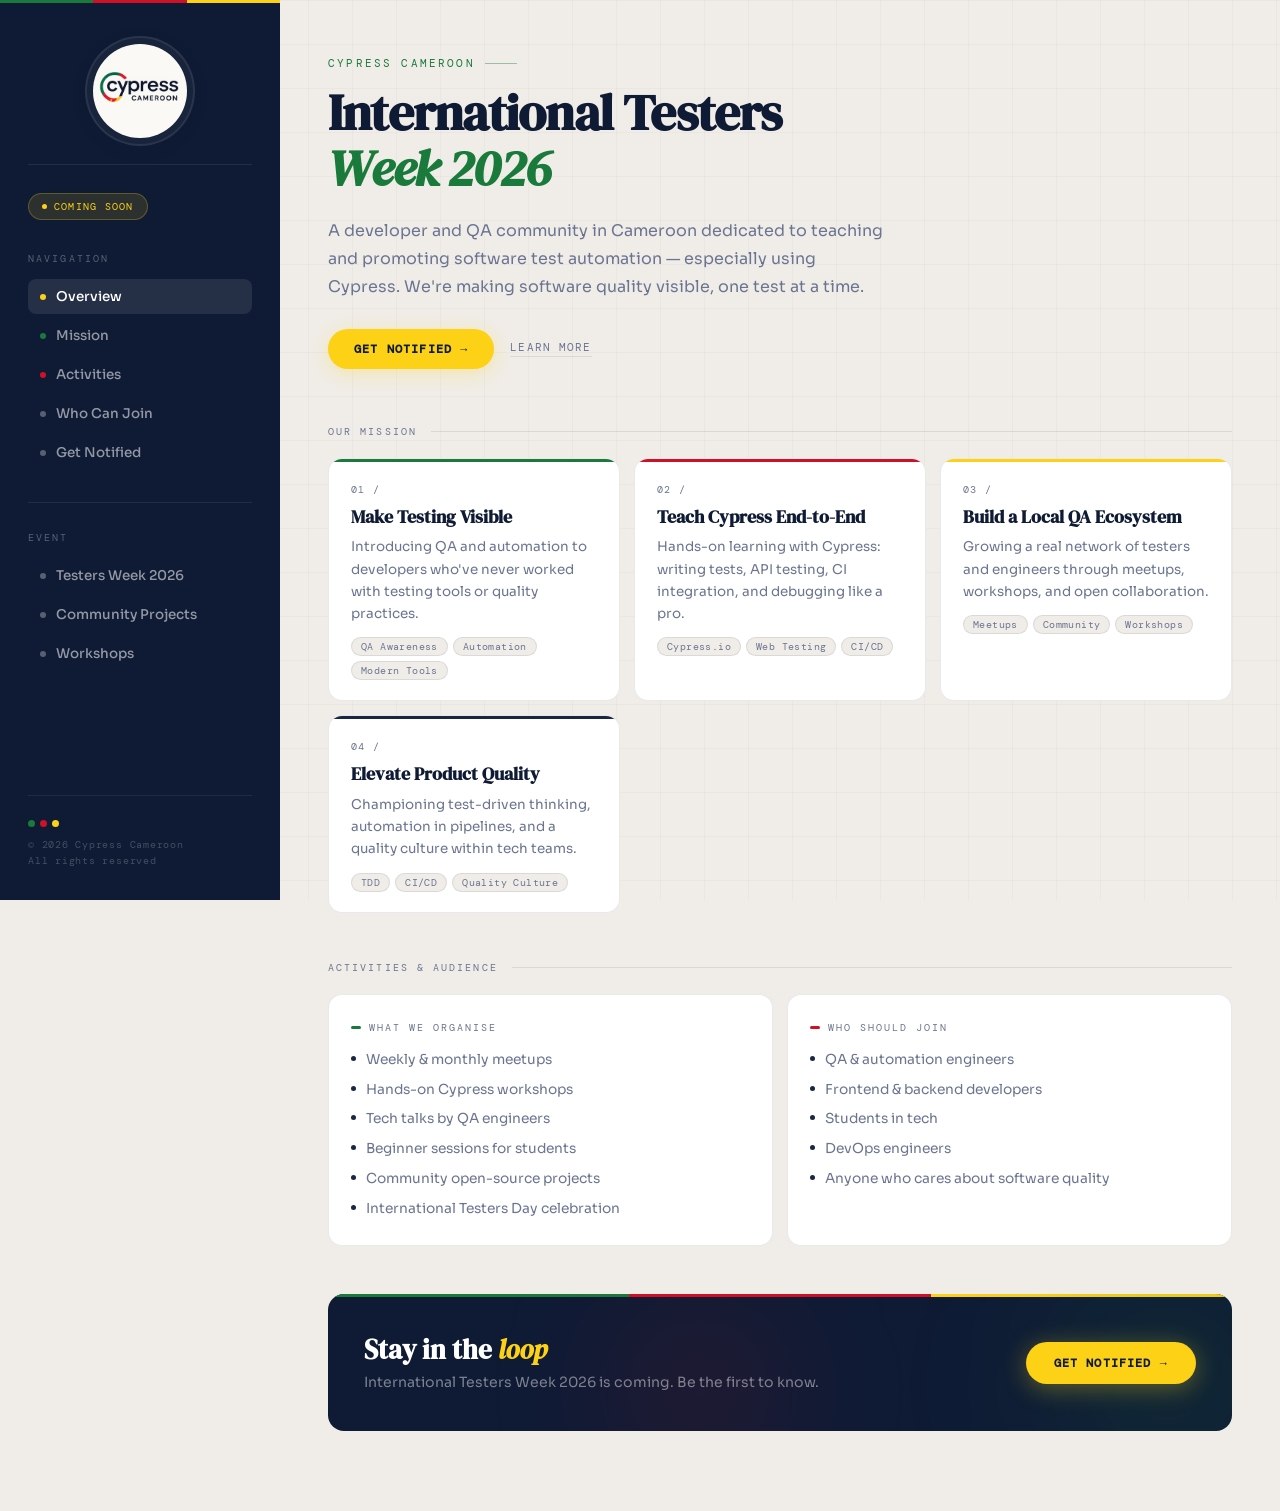
==== index.html @ 9433f2a0 "feat: Add initial HTML structure and reusable components for International Testers Week 2026 - Creat" ====
<!DOCTYPE html>
<html lang="en">
<head>
  <meta charset="UTF-8" />
  <meta name="viewport" content="width=device-width, initial-scale=1.0" />
  <title>International Testers Week 2026 — Cypress Cameroon</title>
  <link rel="preconnect" href="https://fonts.googleapis.com">
  <link href="https://fonts.googleapis.com/css2?family=DM+Serif+Display:ital@0;1&family=DM+Mono:wght@400;500&family=Sora:wght@300;400;500;600&display=swap" rel="stylesheet">
  <link rel="stylesheet" href="./assets/styles.css">
</head>
<body>
  <div class="shell">

    <!-- SIDEBAR (reusable partial) -->
    <div data-include="partials/sidebar.html"></div>

    <!-- MAIN -->
    <main class="main">

      <!-- HERO (reusable partial) -->
      <div data-include="partials/hero.html"></div>

      <!-- MISSION -->
      <div class="section-head" id="mission">
        <span class="section-title">Our Mission</span>
      </div>

      <div class="grid">
        <div class="card">
          <span class="card-num">01 /</span>
          <h3>Make Testing Visible</h3>
          <p>Introducing QA and automation to developers who've never worked with testing tools or quality practices.</p>
          <div class="tags">
            <span class="tag">QA Awareness</span>
            <span class="tag">Automation</span>
            <span class="tag">Modern Tools</span>
          </div>
        </div>
        <div class="card">
          <span class="card-num">02 /</span>
          <h3>Teach Cypress End-to-End</h3>
          <p>Hands-on learning with Cypress: writing tests, API testing, CI integration, and debugging like a pro.</p>
          <div class="tags">
            <span class="tag">Cypress.io</span>
            <span class="tag">Web Testing</span>
            <span class="tag">CI/CD</span>
          </div>
        </div>
        <div class="card">
          <span class="card-num">03 /</span>
          <h3>Build a Local QA Ecosystem</h3>
          <p>Growing a real network of testers and engineers through meetups, workshops, and open collaboration.</p>
          <div class="tags">
            <span class="tag">Meetups</span>
            <span class="tag">Community</span>
            <span class="tag">Workshops</span>
          </div>
        </div>
        <div class="card">
          <span class="card-num">04 /</span>
          <h3>Elevate Product Quality</h3>
          <p>Championing test-driven thinking, automation in pipelines, and a quality culture within tech teams.</p>
          <div class="tags">
            <span class="tag">TDD</span>
            <span class="tag">CI/CD</span>
            <span class="tag">Quality Culture</span>
          </div>
        </div>
      </div>

      <!-- ACTIVITIES + JOIN -->
      <div class="section-head" id="activities">
        <span class="section-title">Activities &amp; Audience</span>
      </div>

      <div class="two-col" id="join">
        <div class="panel">
          <div class="panel-title">What We Organise</div>
          <ul>
            <li>Weekly &amp; monthly meetups</li>
            <li>Hands-on Cypress workshops</li>
            <li>Tech talks by QA engineers</li>
            <li>Beginner sessions for students</li>
            <li>Community open-source projects</li>
            <li>International Testers Day celebration</li>
          </ul>
        </div>
        <div class="panel">
          <div class="panel-title">Who Should Join</div>
          <ul>
            <li>QA &amp; automation engineers</li>
            <li>Frontend &amp; backend developers</li>
            <li>Students in tech</li>
            <li>DevOps engineers</li>
            <li>Anyone who cares about software quality</li>
          </ul>
        </div>
      </div>

      <!-- CTA (reusable partial) -->
      <div data-include="partials/cta.html"></div>

    </main>
  </div>

  <script src="./assets/include.js"></script>
</body>
</html>
---- assets/styles.css ----
/* Extracted styles from index.html */
:root {
  --bg: #f0ede8;
  --surface: #ffffff;
  --sidebar-bg: #0f1b35;
  --navy: #1a2744;
  --navy-deep: #0f1b35;
  --green: #1a7a3c;
  --red: #ce1126;
  --yellow: #fcd116;
  --text: #1a2744;
  --muted: #6b7591;
  --border: rgba(26,39,68,0.1);
  --serif: 'DM Serif Display', Georgia, serif;
  --mono: 'DM Mono', 'Courier New', monospace;
  --sans: 'Sora', system-ui, sans-serif;
  --sidebar-w: 280px;
}

*, *::before, *::after { box-sizing: border-box; margin: 0; padding: 0; }
html, body { height: 100%; }

body {
  background: var(--bg);
  color: var(--text);
  font-family: var(--sans);
  min-height: 100vh;
  overflow-x: hidden;
}

/* ── LAYOUT SHELL ── */
.shell { display: flex; min-height: 100vh; }

/* SIDEBAR */
.sidebar {
  width: var(--sidebar-w);
  flex-shrink: 0;
  background: var(--sidebar-bg);
  position: fixed;
  top: 0; left: 0; bottom: 0;
  display: flex;
  flex-direction: column;
  padding: 36px 28px 32px;
  z-index: 10;
  overflow-y: auto;
}

.sidebar::before {
  content: '';
  position: absolute;
  top: 0; left: 0; right: 0;
  height: 3px;
  background: linear-gradient(90deg, var(--green) 33.33%, var(--red) 33.33% 66.66%, var(--yellow) 66.66%);
}

.sidebar-logo {
  width: 110px;
  height: 110px;
  border-radius: 50%;
  margin: 0 auto 18px;
  display: block;
  background: rgba(255,255,255,0.04);
  padding: 6px;
  object-fit: cover;
  transition: transform 0.18s ease, box-shadow 0.18s ease;
  border: 2px solid rgba(255,255,255,0.08);
  box-shadow: 0 4px 18px rgba(2,6,23,0.06);
}

.sidebar-divider { height: 1px; background: rgba(255,255,255,0.08); margin: 0 0 28px; }
.sidebar-label { font-family: var(--mono); font-size: 0.6rem; letter-spacing: 0.22em; text-transform: uppercase; color: rgba(255,255,255,0.3); margin-bottom: 14px; display: block; }

.sidebar nav { display: flex; flex-direction: column; gap: 4px; margin-bottom: 32px; }
.nav-link { display: flex; align-items: center; gap: 10px; padding: 9px 12px; border-radius: 8px; font-size: 0.84rem; font-weight: 500; color: rgba(255,255,255,0.55); text-decoration: none; transition: background 0.2s, color 0.2s; cursor: default; }
.nav-link:hover { background: rgba(255,255,255,0.06); color: rgba(255,255,255,0.85); }
.nav-link.active { background: rgba(255,255,255,0.09); color: #ffffff; }
.nav-link .dot { width: 6px; height: 6px; border-radius: 50%; flex-shrink: 0; }

.sidebar-badge { display: inline-flex; align-items: center; gap: 7px; background: rgba(252,209,22,0.12); border: 1px solid rgba(252,209,22,0.25); color: var(--yellow); font-family: var(--mono); font-size: 0.65rem; padding: 6px 13px; border-radius: 999px; letter-spacing: 0.12em; text-transform: uppercase; margin-bottom: 32px; width: fit-content; animation: glow 3s ease-in-out infinite; }
.badge-dot { width:5px;height:5px;background:var(--yellow);border-radius:50%;animation:blink 1.6s ease-in-out infinite; }
@keyframes blink { 0%,100%{opacity:1} 50%{opacity:0.15} }
@keyframes glow { 0%,100%{box-shadow:0 0 0 0 rgba(252,209,22,0)} 50%{box-shadow:0 0 18px 2px rgba(252,209,22,0.15)} }

.sidebar-footer { margin-top: auto; padding-top: 24px; border-top: 1px solid rgba(255,255,255,0.07); }
.sidebar-footer p { font-family: var(--mono); font-size: 0.6rem; color: rgba(255,255,255,0.22); letter-spacing: 0.08em; line-height: 1.6; }

.flag-dots { display: flex; gap: 5px; margin-bottom: 10px; }
.flag-dot { width:7px;height:7px;border-radius:50%; }

/* MAIN CONTENT */
.main { margin-left: var(--sidebar-w); flex: 1; padding: 56px 48px 80px; max-width: calc(100% - var(--sidebar-w)); position: relative; }
.main::before { content: ''; position: fixed; inset: 0; background-image: linear-gradient(rgba(26,39,68,0.028) 1px, transparent 1px), linear-gradient(90deg, rgba(26,39,68,0.028) 1px, transparent 1px); background-size: 44px 44px; pointer-events: none; z-index: 0; }
.main > * { position: relative; z-index: 1; }

/* HERO */
.hero { margin-bottom: 56px; animation: fadeUp 0.6s ease both; }
.eyebrow { font-family: var(--mono); font-size: 0.68rem; letter-spacing: 0.2em; text-transform: uppercase; color: var(--green); margin-bottom: 14px; display: flex; align-items: center; gap: 10px; }
.eyebrow::after { content:'';display:inline-block;width:32px;height:1px;background:var(--green);opacity:0.4; }

h1 { font-family: var(--serif); font-size: clamp(2rem, 4.5vw, 3.2rem); line-height: 1.1; letter-spacing: -0.015em; color: var(--navy-deep); margin-bottom: 20px; }
h1 em { font-style: italic; color: var(--green); }

.hero-lead { max-width: 560px; color: var(--muted); font-size: 1rem; line-height: 1.75; margin-bottom: 28px; }
.hero-actions { display: flex; align-items: center; gap: 16px; flex-wrap: wrap; }

.btn-primary { display: inline-flex; align-items: center; gap: 8px; font-family: var(--mono); font-size: 0.73rem; letter-spacing: 0.1em; text-transform: uppercase; color: var(--navy-deep); background: var(--yellow); padding: 12px 26px; border-radius: 999px; text-decoration: none; font-weight: 600; transition: background 0.2s, box-shadow 0.2s, transform 0.15s; box-shadow: 0 4px 20px rgba(252,209,22,0.3); }
.btn-primary:hover { background:#ffe040;box-shadow:0 6px 32px rgba(252,209,22,0.45);transform:translateY(-2px); }

.btn-ghost { font-family: var(--mono); font-size: 0.7rem; letter-spacing: 0.1em; text-transform: uppercase; color: var(--muted); text-decoration: none; border-bottom: 1px solid var(--border); padding-bottom: 2px; transition: color 0.2s, border-color 0.2s; }
.btn-ghost:hover { color: var(--navy); border-color: var(--navy); }

/* SECTION TITLE */
.section-head { display: flex; align-items: center; gap: 14px; margin-bottom: 20px; animation: fadeUp 0.6s 0.1s ease both; }
.section-head::after { content:'';flex:1;height:1px;background:var(--border); }
.section-title { font-family: var(--mono); font-size: 0.65rem; letter-spacing: 0.2em; text-transform: uppercase; color: var(--muted); white-space: nowrap; }

/* CARDS */
.grid { display: grid; grid-template-columns: repeat(auto-fit, minmax(230px, 1fr)); gap: 14px; margin-bottom: 48px; animation: fadeUp 0.6s 0.15s ease both; }
.card { background: var(--surface); border: 1px solid var(--border); border-radius: 14px; padding: 24px 22px 20px; position: relative; overflow: hidden; transition: border-color 0.25s, box-shadow 0.25s, transform 0.25s; }
.card::after { content: ''; position: absolute; top: 0; left: 0; right: 0; height: 3px; }
.card:nth-child(1)::after { background: var(--green); }
.card:nth-child(2)::after { background: var(--red); }
.card:nth-child(3)::after { background: var(--yellow); }
.card:nth-child(4)::after { background: var(--navy); }
.card:hover { border-color:rgba(26,39,68,0.18);box-shadow:0 8px 28px rgba(26,39,68,0.08);transform:translateY(-3px); }

.card-num { font-family:var(--mono);font-size:0.6rem;letter-spacing:0.15em;color:var(--muted);margin-bottom:10px;display:block; }
.card h3 { font-family:var(--serif);font-size:1.1rem;color:var(--navy-deep);margin-bottom:8px;line-height:1.3; }
.card p { font-size:0.84rem;color:var(--muted);line-height:1.65; }

.tags { display:flex;flex-wrap:wrap;gap:5px;margin-top:12px; }
.tag { font-family:var(--mono);font-size:0.62rem;padding:2px 9px;background:var(--bg);border:1px solid var(--border);border-radius:999px;color:var(--muted);letter-spacing:0.04em; }

/* TWO COL */
.two-col { display: grid; grid-template-columns: 1fr 1fr; gap: 14px; margin-bottom: 48px; animation: fadeUp 0.6s 0.2s ease both; }
.panel { background:var(--surface);border:1px solid var(--border);border-radius:14px;padding:26px 22px; }
.panel-title { font-family: var(--mono); font-size: 0.63rem; letter-spacing: 0.2em; text-transform: uppercase; color: var(--muted); margin-bottom: 16px; display: flex; align-items: center; gap: 8px; }
.panel-title::before { content:'';display:inline-block;width:10px;height:3px;border-radius:2px; }
.panel:nth-child(1) .panel-title::before { background: var(--green); }
.panel:nth-child(2) .panel-title::before { background: var(--red); }
.panel ul { list-style:none;display:flex;flex-direction:column;gap:10px; }
.panel li { font-size:0.86rem;color:var(--muted);display:flex;align-items:flex-start;gap:10px;line-height:1.45; }
.panel li::before { content:'';display:inline-block;width:5px;height:5px;background:var(--navy);border-radius:50%;flex-shrink:0;margin-top:6px; }

/* CTA BANNER */
.cta-strip { background: var(--navy-deep); border-radius: 16px; padding: 40px 36px; display: flex; align-items: center; justify-content: space-between; gap: 28px; position: relative; overflow: hidden; animation: fadeUp 0.6s 0.25s ease both; }
.cta-strip::before { content: ''; position: absolute; top: 0; left: 0; right: 0; height: 3px; background: linear-gradient(90deg, var(--green) 33.33%, var(--red) 33.33% 66.66%, var(--yellow) 66.66%); }
.cta-glow { position: absolute; bottom: -80px; right: -60px; width: 250px; height: 250px; background: rgba(26,122,60,0.14); border-radius: 50%; filter: blur(70px); pointer-events: none; }
.cta-glow-2 { position: absolute; bottom: -60px; left: 30%; width: 200px; height: 200px; background: rgba(206,17,38,0.09); border-radius: 50%; filter: blur(60px); pointer-events: none; }
.cta-text { position: relative; z-index: 1; }
.cta-text h2 { font-family:var(--serif);font-size:1.7rem;color:#ffffff;margin-bottom:6px;line-height:1.2; }
.cta-text h2 em { font-style:italic;color:var(--yellow); }
.cta-text p { color:rgba(255,255,255,0.45);font-size:0.88rem; }
.cta-action { position: relative; z-index: 1; flex-shrink: 0; }
.cta-btn { display: inline-flex; align-items: center; gap: 8px; font-family: var(--mono); font-size: 0.73rem; letter-spacing: 0.1em; text-transform: uppercase; color: var(--navy-deep); background: var(--yellow); padding: 13px 28px; border-radius: 999px; text-decoration: none; font-weight: 600; white-space: nowrap; transition: background 0.2s, box-shadow 0.2s, transform 0.15s; box-shadow: 0 4px 24px rgba(252,209,22,0.35); }
.cta-btn:hover { background:#ffe040;box-shadow:0 6px 36px rgba(252,209,22,0.5);transform:translateY(-2px); }

@keyframes fadeUp { from{opacity:0;transform:translateY(16px)} to{opacity:1;transform:translateY(0)} }

/* RESPONSIVE */
@media(max-width:768px){ :root { --sidebar-w: 0px; } .sidebar { display: none; } .main { margin-left: 0; max-width: 100%; padding: 36px 20px 60px; } .two-col { grid-template-columns: 1fr; } .cta-strip { flex-direction: column; text-align: center; padding: 32px 24px; } h1 { font-size: 2rem; } }
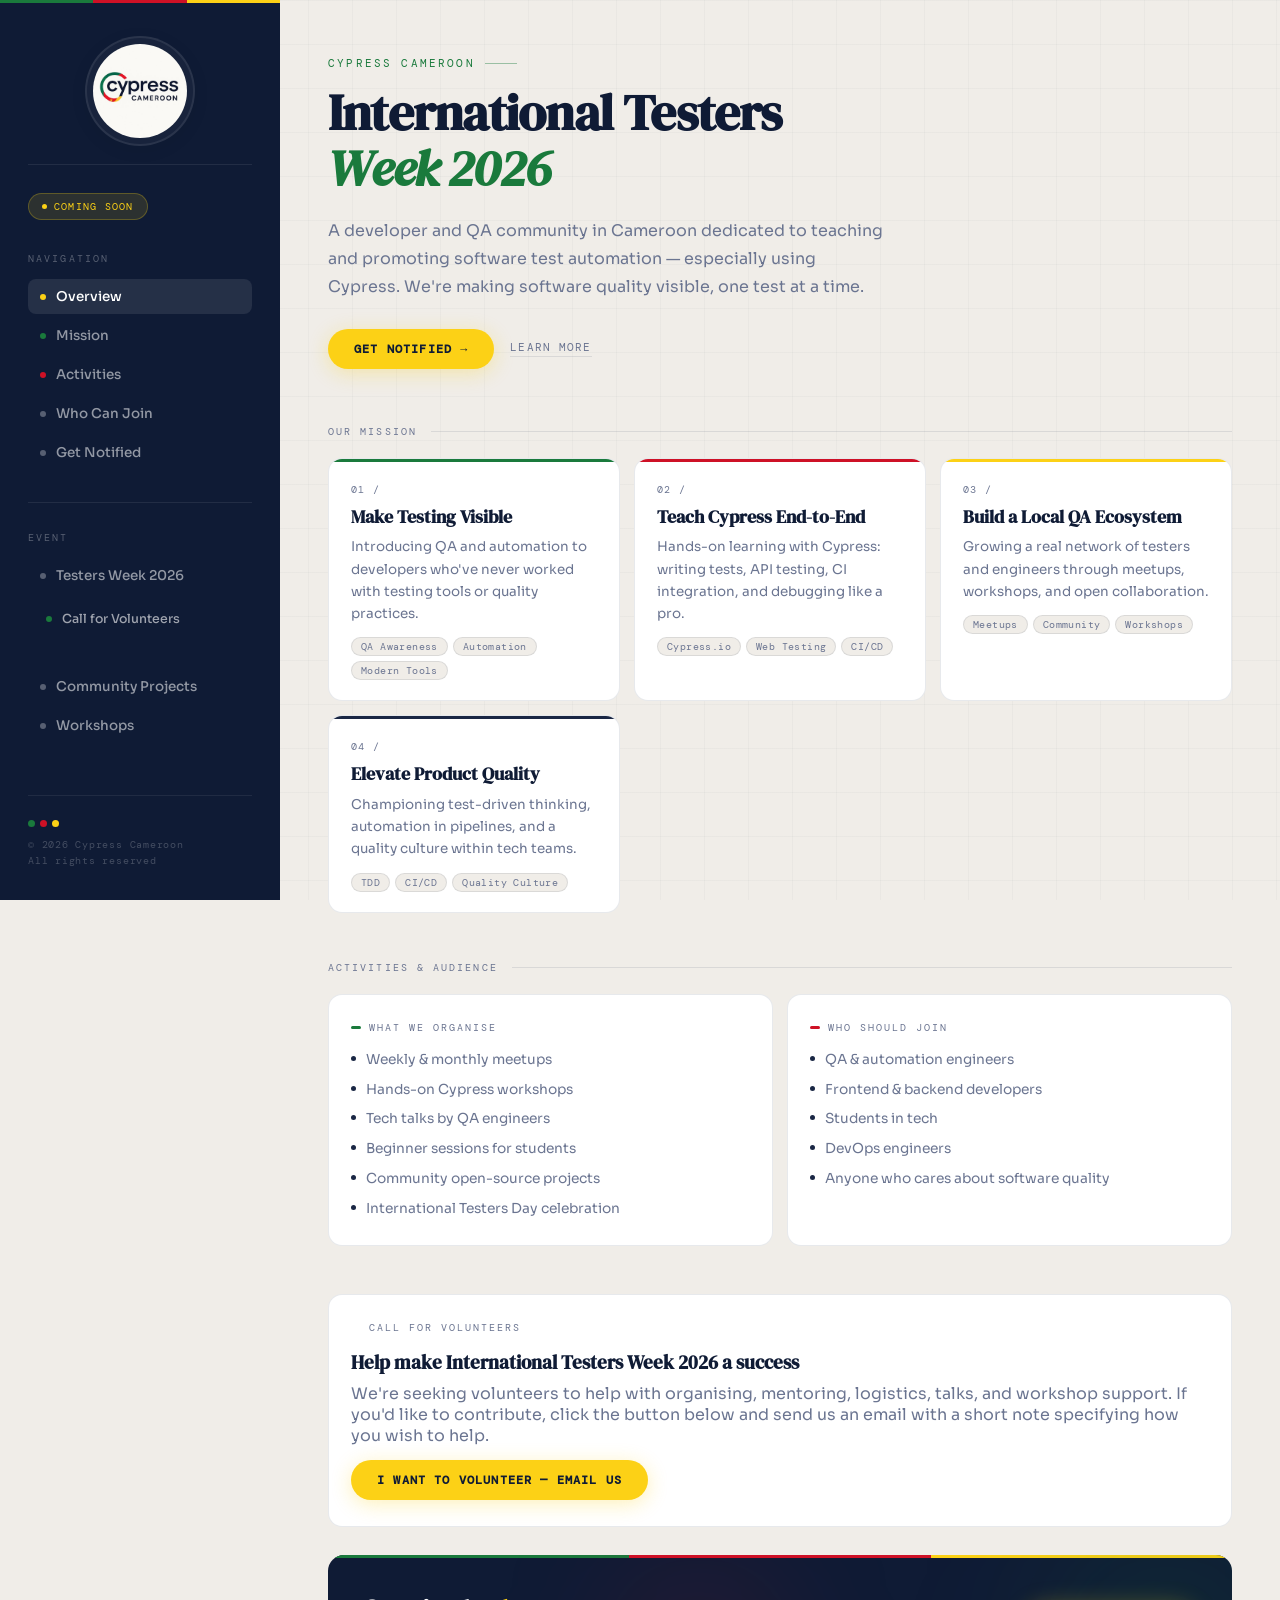
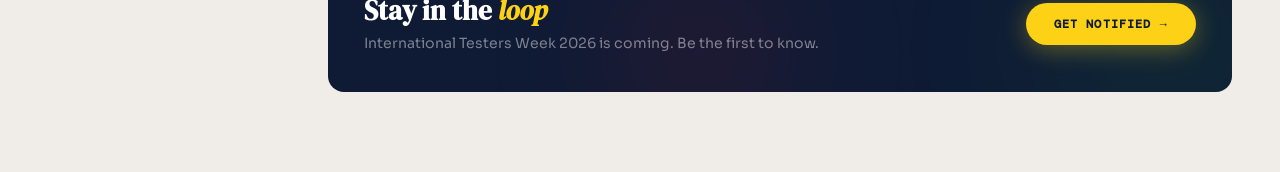
==== commit 5f9f10b4: "Add volunteer call section and submenu in sidebar navigation" ====
--- a/index.html
+++ b/index.html
@@ -97,6 +97,16 @@
         </div>
       </div>
 
+      <!-- CALL FOR VOLUNTEERS -->
+      <section id="call-volunteers" class="panel" style="margin-bottom:28px;">
+        <div class="panel-title">Call For Volunteers</div>
+        <h3 style="font-family:var(--serif);margin-top:6px;color:var(--navy-deep);">Help make International Testers Week 2026 a success</h3>
+        <p style="color:var(--muted);margin-top:8px;">We're seeking volunteers to help with organising, mentoring, logistics, talks, and workshop support. If you'd like to contribute, click the button below and send us an email with a short note specifying how you wish to help.</p>
+        <div style="margin-top:14px;">
+          <a href="mailto:cy.cameroon@gmail.com?subject=Volunteer%20-%20International%20Testers%20Week%202026&body=Please%20specify%20how%20you%20wish%20to%20help%3A%0A-%20Role%20(organizer%2C%20speaker%2C%20mentor%2C%20logistics)%3A%0A-%20Availability%20(dates)%3A%0A-%20Notes%3A" class="btn-primary">I want to volunteer — Email us</a>
+        </div>
+      </section>
+
       <!-- CTA (reusable partial) -->
       <div data-include="partials/cta.html"></div>
 
--- a/assets/styles.css
+++ b/assets/styles.css
@@ -75,6 +75,12 @@
 .nav-link:hover { background: rgba(255,255,255,0.06); color: rgba(255,255,255,0.85); }
 .nav-link.active { background: rgba(255,255,255,0.09); color: #ffffff; }
 .nav-link .dot { width: 6px; height: 6px; border-radius: 50%; flex-shrink: 0; }
+
+/* Submenu inside sidebar */
+.nav-group { display: flex; flex-direction: column; gap: 6px; }
+.nav-sub { display: flex; flex-direction: column; margin-left: 8px; margin-top: 6px; }
+.nav-sub-link { font-size: 0.78rem; padding: 6px 10px; color: rgba(255,255,255,0.6); }
+.nav-sub-link:hover { background: rgba(255,255,255,0.04); color: rgba(255,255,255,0.95); }
 
 .sidebar-badge { display: inline-flex; align-items: center; gap: 7px; background: rgba(252,209,22,0.12); border: 1px solid rgba(252,209,22,0.25); color: var(--yellow); font-family: var(--mono); font-size: 0.65rem; padding: 6px 13px; border-radius: 999px; letter-spacing: 0.12em; text-transform: uppercase; margin-bottom: 32px; width: fit-content; animation: glow 3s ease-in-out infinite; }
 .badge-dot { width:5px;height:5px;background:var(--yellow);border-radius:50%;animation:blink 1.6s ease-in-out infinite; }
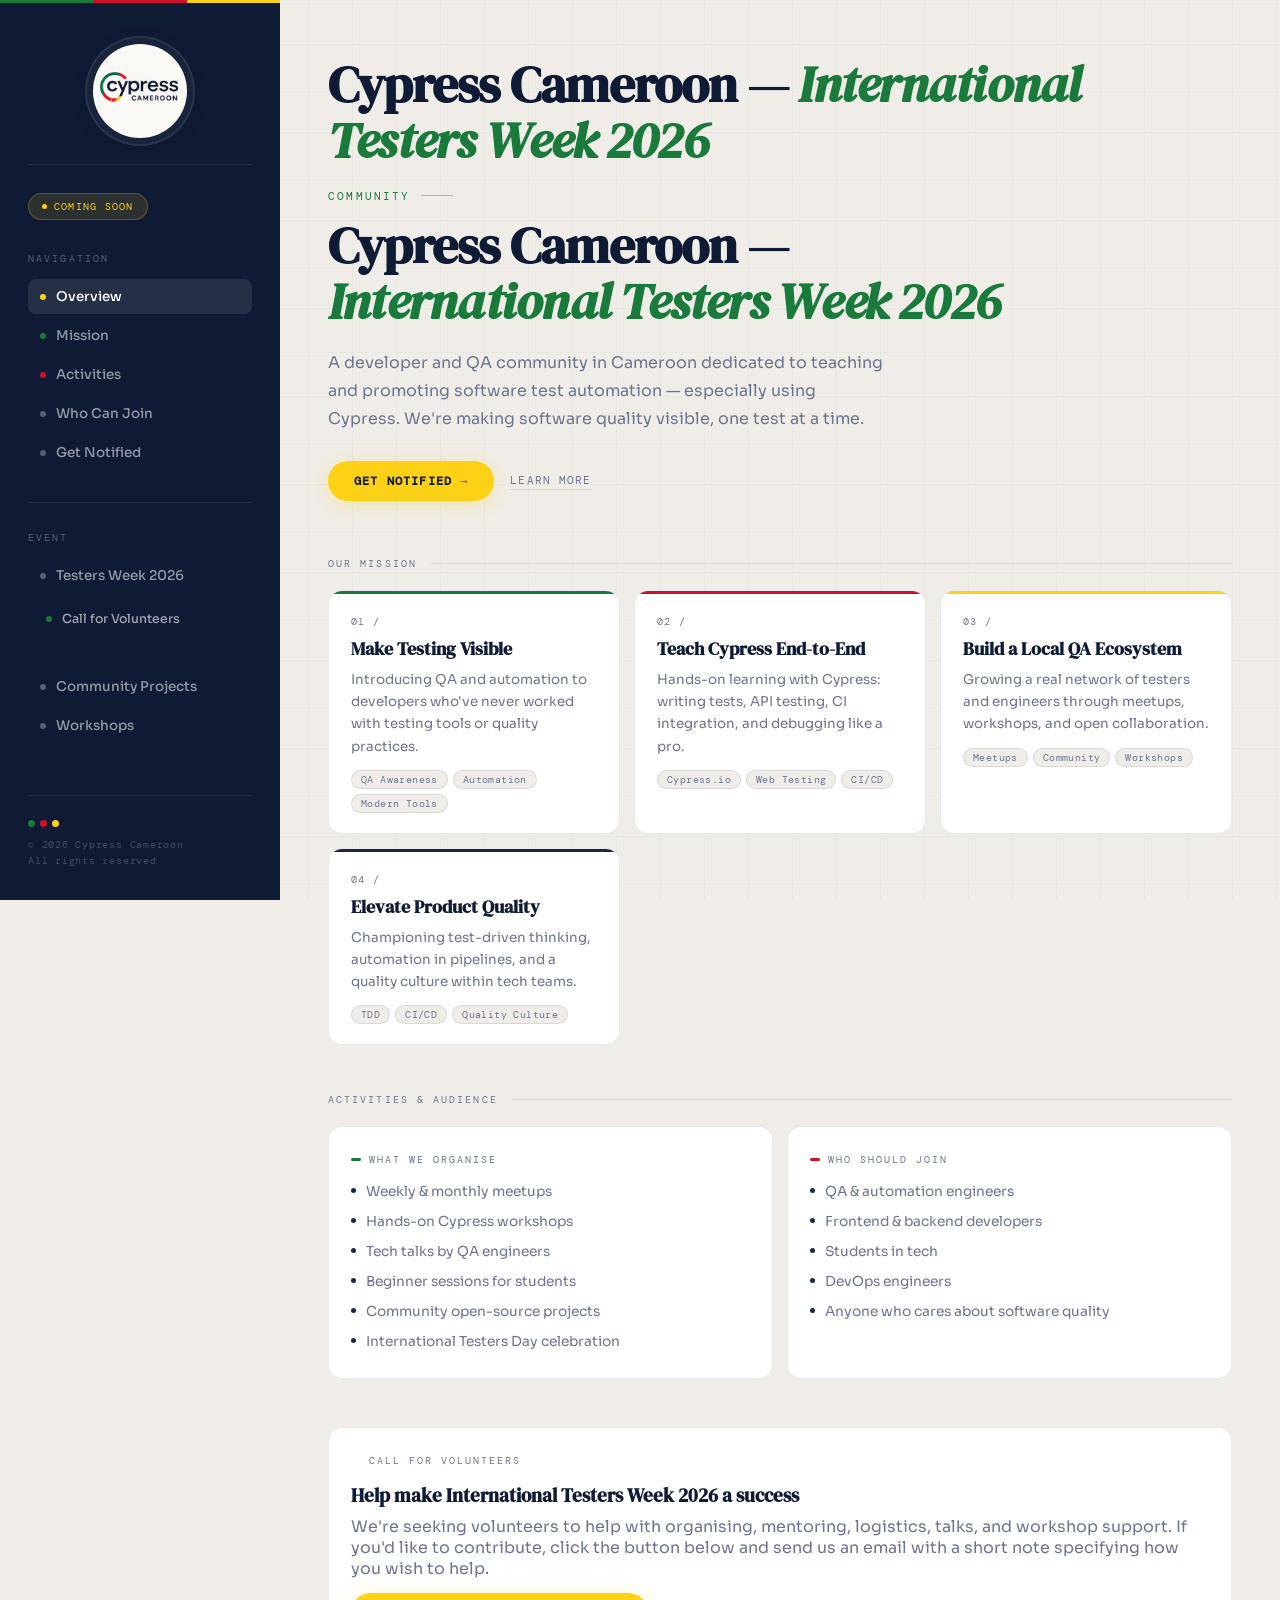
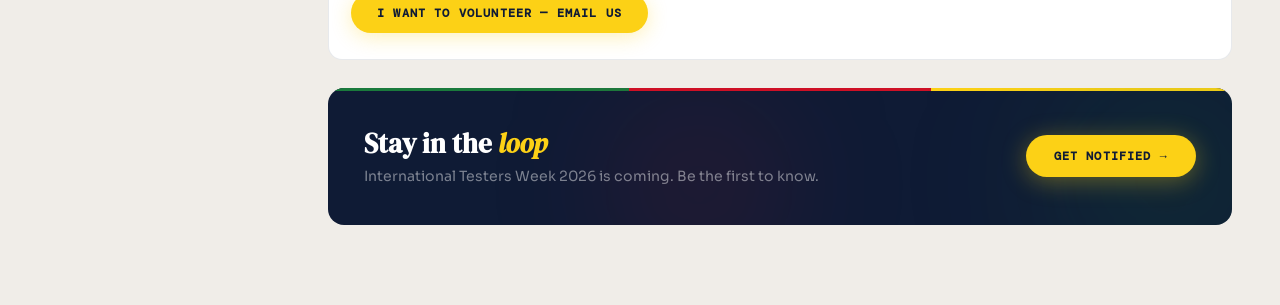
==== commit 5aab6134: "SEO: add server-served H1 'Cypress Cameroon'" ====
--- a/index.html
+++ b/index.html
@@ -7,6 +7,42 @@
   <link rel="preconnect" href="https://fonts.googleapis.com">
   <link href="https://fonts.googleapis.com/css2?family=DM+Serif+Display:ital@0;1&family=DM+Mono:wght@400;500&family=Sora:wght@300;400;500;600&display=swap" rel="stylesheet">
   <link rel="stylesheet" href="./assets/styles.css">
+  <!-- SEO meta -->
+  <meta name="description" content="Cypress Cameroon — a developer and QA community in Cameroon teaching and promoting test automation with Cypress. Join meetups, workshops, and community projects for International Testers Week 2026." />
+  <meta name="keywords" content="Cypress Cameroon, Testers Week 2026, QA, Test Automation, Cypress, Workshops, Meetups, Software Testing Cameroon" />
+  <link rel="canonical" href="https://cypresscameroon.js.org/" />
+
+  <!-- Google Search Console verification (alternate to DNS TXT) -->
+  <meta name="google-site-verification" content="DJ4gVrxsj_s6Cv7XEpJXVdb3g57MJnhzCo_6gRFwP7A" />
+
+  <!-- Open Graph / Social -->
+  <meta property="og:type" content="website" />
+  <meta property="og:title" content="Cypress Cameroon — International Testers Week 2026" />
+  <meta property="og:description" content="Cypress Cameroon — a developer and QA community in Cameroon teaching and promoting test automation with Cypress. Join us for Testers Week 2026." />
+  <meta property="og:url" content="https://cypresscameroon.js.org/" />
+  <meta property="og:image" content="https://cypresscameroon.js.org/cypres-cameroon-logo.png" />
+
+  <!-- Twitter -->
+  <meta name="twitter:card" content="summary_large_image" />
+  <meta name="twitter:title" content="Cypress Cameroon — International Testers Week 2026" />
+  <meta name="twitter:description" content="A developer and QA community in Cameroon dedicated to teaching and promoting software test automation using Cypress." />
+  <meta name="twitter:image" content="https://cypresscameroon.js.org/cypres-cameroon-logo.png" />
+
+  <!-- JSON-LD Organization schema -->
+  <script type="application/ld+json">
+  {
+    "@context": "https://schema.org",
+    "@type": "Organization",
+    "name": "Cypress Cameroon",
+    "url": "https://cypresscameroon.js.org/",
+    "logo": "https://cypresscameroon.js.org/cypres-cameroon-logo.png",
+    "contactPoint": [{
+      "@type": "ContactPoint",
+      "email": "info@cypresscameroon.com",
+      "contactType": "information"
+    }]
+  }
+  </script>
 </head>
 <body>
   <div class="shell">
@@ -16,6 +52,9 @@
 
     <!-- MAIN -->
     <main class="main">
+
+      <!-- Server-served H1 to ensure crawlers see the brand -->
+      <h1>Cypress Cameroon — <em>International Testers Week 2026</em></h1>
 
       <!-- HERO (reusable partial) -->
       <div data-include="partials/hero.html"></div>
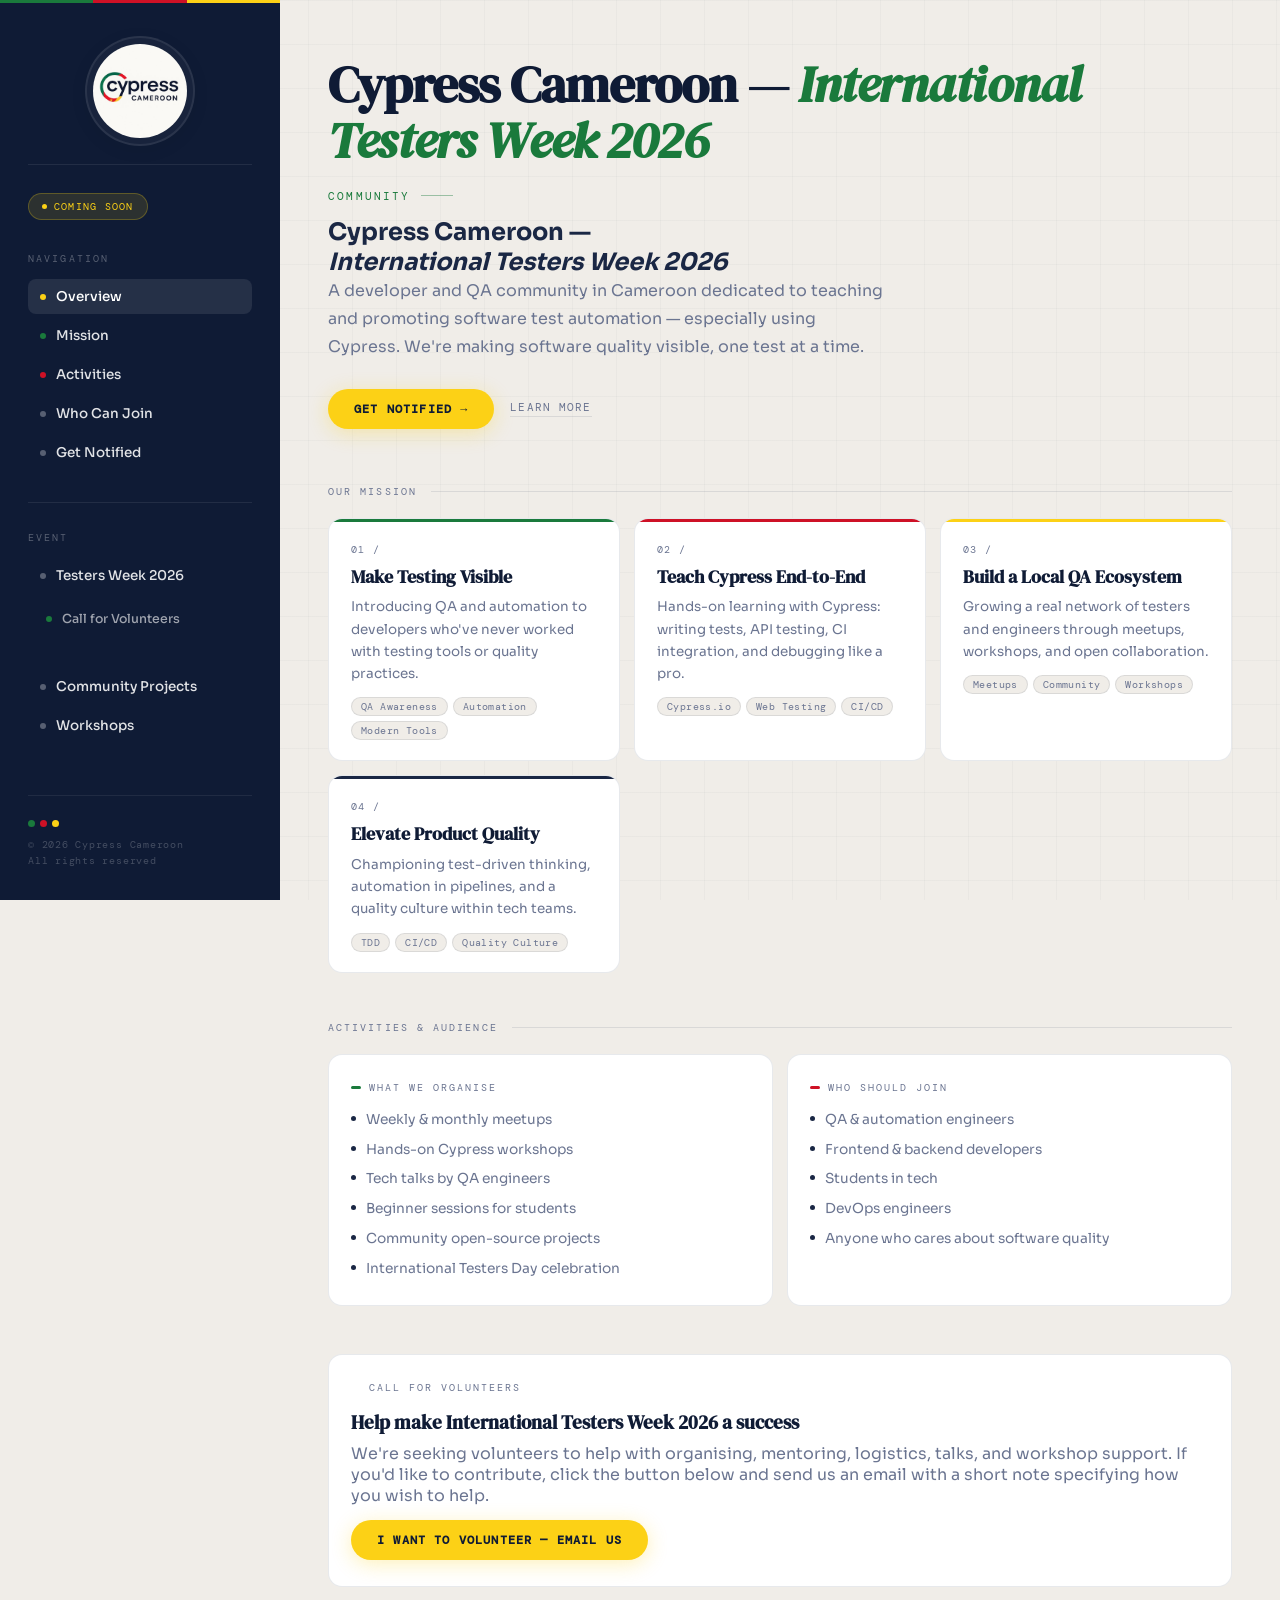
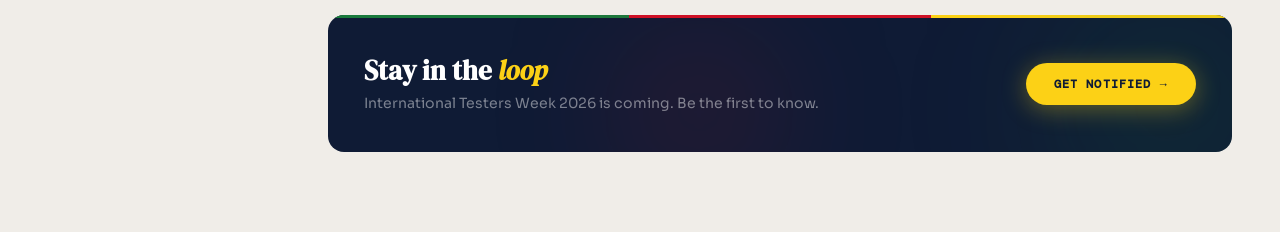
==== commit 7bcfe8d8: "SEO/UX: improve headings, preload CSS, add logo dimensions, increase sidebar contrast" ====
--- a/index.html
+++ b/index.html
@@ -6,7 +6,9 @@
   <title>International Testers Week 2026 — Cypress Cameroon</title>
   <link rel="preconnect" href="https://fonts.googleapis.com">
   <link href="https://fonts.googleapis.com/css2?family=DM+Serif+Display:ital@0;1&family=DM+Mono:wght@400;500&family=Sora:wght@300;400;500;600&display=swap" rel="stylesheet">
-  <link rel="stylesheet" href="./assets/styles.css">
+  <!-- Preload stylesheet to reduce render-blocking, with noscript fallback -->
+  <link rel="preload" href="./assets/styles.css" as="style" onload="this.rel='stylesheet'">
+  <noscript><link rel="stylesheet" href="./assets/styles.css"></noscript>
   <!-- SEO meta -->
   <meta name="description" content="Cypress Cameroon — a developer and QA community in Cameroon teaching and promoting test automation with Cypress. Join meetups, workshops, and community projects for International Testers Week 2026." />
   <meta name="keywords" content="Cypress Cameroon, Testers Week 2026, QA, Test Automation, Cypress, Workshops, Meetups, Software Testing Cameroon" />
--- a/assets/styles.css
+++ b/assets/styles.css
@@ -71,8 +71,8 @@
 .sidebar-label { font-family: var(--mono); font-size: 0.6rem; letter-spacing: 0.22em; text-transform: uppercase; color: rgba(255,255,255,0.3); margin-bottom: 14px; display: block; }
 
 .sidebar nav { display: flex; flex-direction: column; gap: 4px; margin-bottom: 32px; }
-.nav-link { display: flex; align-items: center; gap: 10px; padding: 9px 12px; border-radius: 8px; font-size: 0.84rem; font-weight: 500; color: rgba(255,255,255,0.55); text-decoration: none; transition: background 0.2s, color 0.2s; cursor: default; }
-.nav-link:hover { background: rgba(255,255,255,0.06); color: rgba(255,255,255,0.85); }
+.nav-link { display: flex; align-items: center; gap: 10px; padding: 9px 12px; border-radius: 8px; font-size: 0.84rem; font-weight: 500; color: rgba(255,255,255,0.88); text-decoration: none; transition: background 0.2s, color 0.2s; cursor: default; }
+.nav-link:hover { background: rgba(255,255,255,0.06); color: #ffffff; }
 .nav-link.active { background: rgba(255,255,255,0.09); color: #ffffff; }
 .nav-link .dot { width: 6px; height: 6px; border-radius: 50%; flex-shrink: 0; }
 
--- a/assets/styles.css
+++ b/assets/styles.css
@@ -71,8 +71,8 @@
 .sidebar-label { font-family: var(--mono); font-size: 0.6rem; letter-spacing: 0.22em; text-transform: uppercase; color: rgba(255,255,255,0.3); margin-bottom: 14px; display: block; }
 
 .sidebar nav { display: flex; flex-direction: column; gap: 4px; margin-bottom: 32px; }
-.nav-link { display: flex; align-items: center; gap: 10px; padding: 9px 12px; border-radius: 8px; font-size: 0.84rem; font-weight: 500; color: rgba(255,255,255,0.55); text-decoration: none; transition: background 0.2s, color 0.2s; cursor: default; }
-.nav-link:hover { background: rgba(255,255,255,0.06); color: rgba(255,255,255,0.85); }
+.nav-link { display: flex; align-items: center; gap: 10px; padding: 9px 12px; border-radius: 8px; font-size: 0.84rem; font-weight: 500; color: rgba(255,255,255,0.88); text-decoration: none; transition: background 0.2s, color 0.2s; cursor: default; }
+.nav-link:hover { background: rgba(255,255,255,0.06); color: #ffffff; }
 .nav-link.active { background: rgba(255,255,255,0.09); color: #ffffff; }
 .nav-link .dot { width: 6px; height: 6px; border-radius: 50%; flex-shrink: 0; }
 
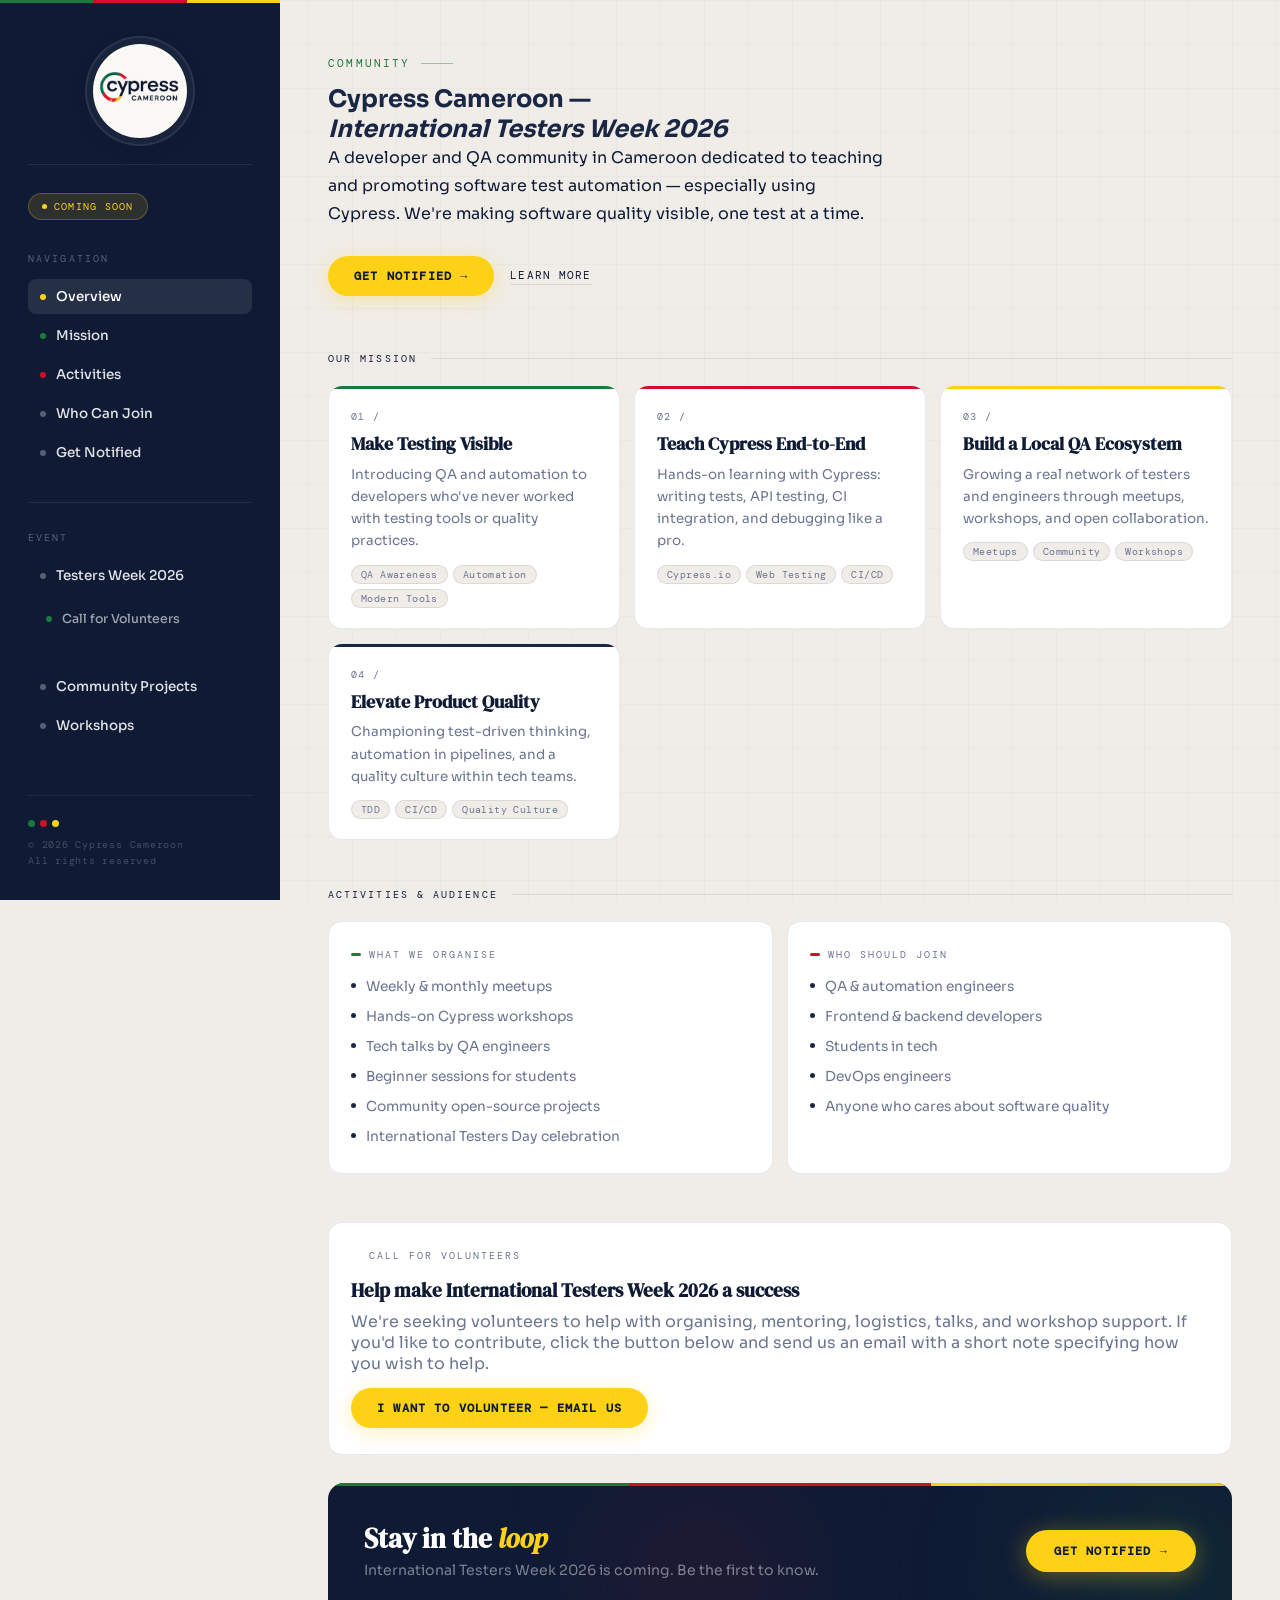
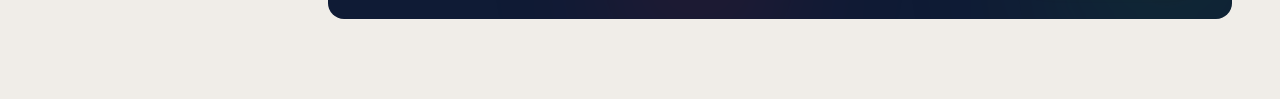
==== commit 1180bd5d: "removed duplicate h1" ====
--- a/index.html
+++ b/index.html
@@ -54,9 +54,6 @@
 
     <!-- MAIN -->
     <main class="main">
-
-      <!-- Server-served H1 to ensure crawlers see the brand -->
-      <h1>Cypress Cameroon — <em>International Testers Week 2026</em></h1>
 
       <!-- HERO (reusable partial) -->
       <div data-include="partials/hero.html"></div>
--- a/assets/styles.css
+++ b/assets/styles.css
@@ -106,19 +106,19 @@
 h1 { font-family: var(--serif); font-size: clamp(2rem, 4.5vw, 3.2rem); line-height: 1.1; letter-spacing: -0.015em; color: var(--navy-deep); margin-bottom: 20px; }
 h1 em { font-style: italic; color: var(--green); }
 
-.hero-lead { max-width: 560px; color: var(--muted); font-size: 1rem; line-height: 1.75; margin-bottom: 28px; }
+.hero-lead { max-width: 560px; color: var(--navy-deep); font-size: 1rem; line-height: 1.75; margin-bottom: 28px; }
 .hero-actions { display: flex; align-items: center; gap: 16px; flex-wrap: wrap; }
 
 .btn-primary { display: inline-flex; align-items: center; gap: 8px; font-family: var(--mono); font-size: 0.73rem; letter-spacing: 0.1em; text-transform: uppercase; color: var(--navy-deep); background: var(--yellow); padding: 12px 26px; border-radius: 999px; text-decoration: none; font-weight: 600; transition: background 0.2s, box-shadow 0.2s, transform 0.15s; box-shadow: 0 4px 20px rgba(252,209,22,0.3); }
 .btn-primary:hover { background:#ffe040;box-shadow:0 6px 32px rgba(252,209,22,0.45);transform:translateY(-2px); }
 
-.btn-ghost { font-family: var(--mono); font-size: 0.7rem; letter-spacing: 0.1em; text-transform: uppercase; color: var(--muted); text-decoration: none; border-bottom: 1px solid var(--border); padding-bottom: 2px; transition: color 0.2s, border-color 0.2s; }
+.btn-ghost { font-family: var(--mono); font-size: 0.7rem; letter-spacing: 0.1em; text-transform: uppercase; color: var(--navy-deep); text-decoration: none; border-bottom: 1px solid var(--border); padding-bottom: 2px; transition: color 0.2s, border-color 0.2s; }
 .btn-ghost:hover { color: var(--navy); border-color: var(--navy); }
 
 /* SECTION TITLE */
 .section-head { display: flex; align-items: center; gap: 14px; margin-bottom: 20px; animation: fadeUp 0.6s 0.1s ease both; }
 .section-head::after { content:'';flex:1;height:1px;background:var(--border); }
-.section-title { font-family: var(--mono); font-size: 0.65rem; letter-spacing: 0.2em; text-transform: uppercase; color: var(--muted); white-space: nowrap; }
+.section-title { font-family: var(--mono); font-size: 0.65rem; letter-spacing: 0.2em; text-transform: uppercase; color: var(--navy-deep); white-space: nowrap; }
 
 /* CARDS */
 .grid { display: grid; grid-template-columns: repeat(auto-fit, minmax(230px, 1fr)); gap: 14px; margin-bottom: 48px; animation: fadeUp 0.6s 0.15s ease both; }
--- a/assets/styles.css
+++ b/assets/styles.css
@@ -106,19 +106,19 @@
 h1 { font-family: var(--serif); font-size: clamp(2rem, 4.5vw, 3.2rem); line-height: 1.1; letter-spacing: -0.015em; color: var(--navy-deep); margin-bottom: 20px; }
 h1 em { font-style: italic; color: var(--green); }
 
-.hero-lead { max-width: 560px; color: var(--muted); font-size: 1rem; line-height: 1.75; margin-bottom: 28px; }
+.hero-lead { max-width: 560px; color: var(--navy-deep); font-size: 1rem; line-height: 1.75; margin-bottom: 28px; }
 .hero-actions { display: flex; align-items: center; gap: 16px; flex-wrap: wrap; }
 
 .btn-primary { display: inline-flex; align-items: center; gap: 8px; font-family: var(--mono); font-size: 0.73rem; letter-spacing: 0.1em; text-transform: uppercase; color: var(--navy-deep); background: var(--yellow); padding: 12px 26px; border-radius: 999px; text-decoration: none; font-weight: 600; transition: background 0.2s, box-shadow 0.2s, transform 0.15s; box-shadow: 0 4px 20px rgba(252,209,22,0.3); }
 .btn-primary:hover { background:#ffe040;box-shadow:0 6px 32px rgba(252,209,22,0.45);transform:translateY(-2px); }
 
-.btn-ghost { font-family: var(--mono); font-size: 0.7rem; letter-spacing: 0.1em; text-transform: uppercase; color: var(--muted); text-decoration: none; border-bottom: 1px solid var(--border); padding-bottom: 2px; transition: color 0.2s, border-color 0.2s; }
+.btn-ghost { font-family: var(--mono); font-size: 0.7rem; letter-spacing: 0.1em; text-transform: uppercase; color: var(--navy-deep); text-decoration: none; border-bottom: 1px solid var(--border); padding-bottom: 2px; transition: color 0.2s, border-color 0.2s; }
 .btn-ghost:hover { color: var(--navy); border-color: var(--navy); }
 
 /* SECTION TITLE */
 .section-head { display: flex; align-items: center; gap: 14px; margin-bottom: 20px; animation: fadeUp 0.6s 0.1s ease both; }
 .section-head::after { content:'';flex:1;height:1px;background:var(--border); }
-.section-title { font-family: var(--mono); font-size: 0.65rem; letter-spacing: 0.2em; text-transform: uppercase; color: var(--muted); white-space: nowrap; }
+.section-title { font-family: var(--mono); font-size: 0.65rem; letter-spacing: 0.2em; text-transform: uppercase; color: var(--navy-deep); white-space: nowrap; }
 
 /* CARDS */
 .grid { display: grid; grid-template-columns: repeat(auto-fit, minmax(230px, 1fr)); gap: 14px; margin-bottom: 48px; animation: fadeUp 0.6s 0.15s ease both; }
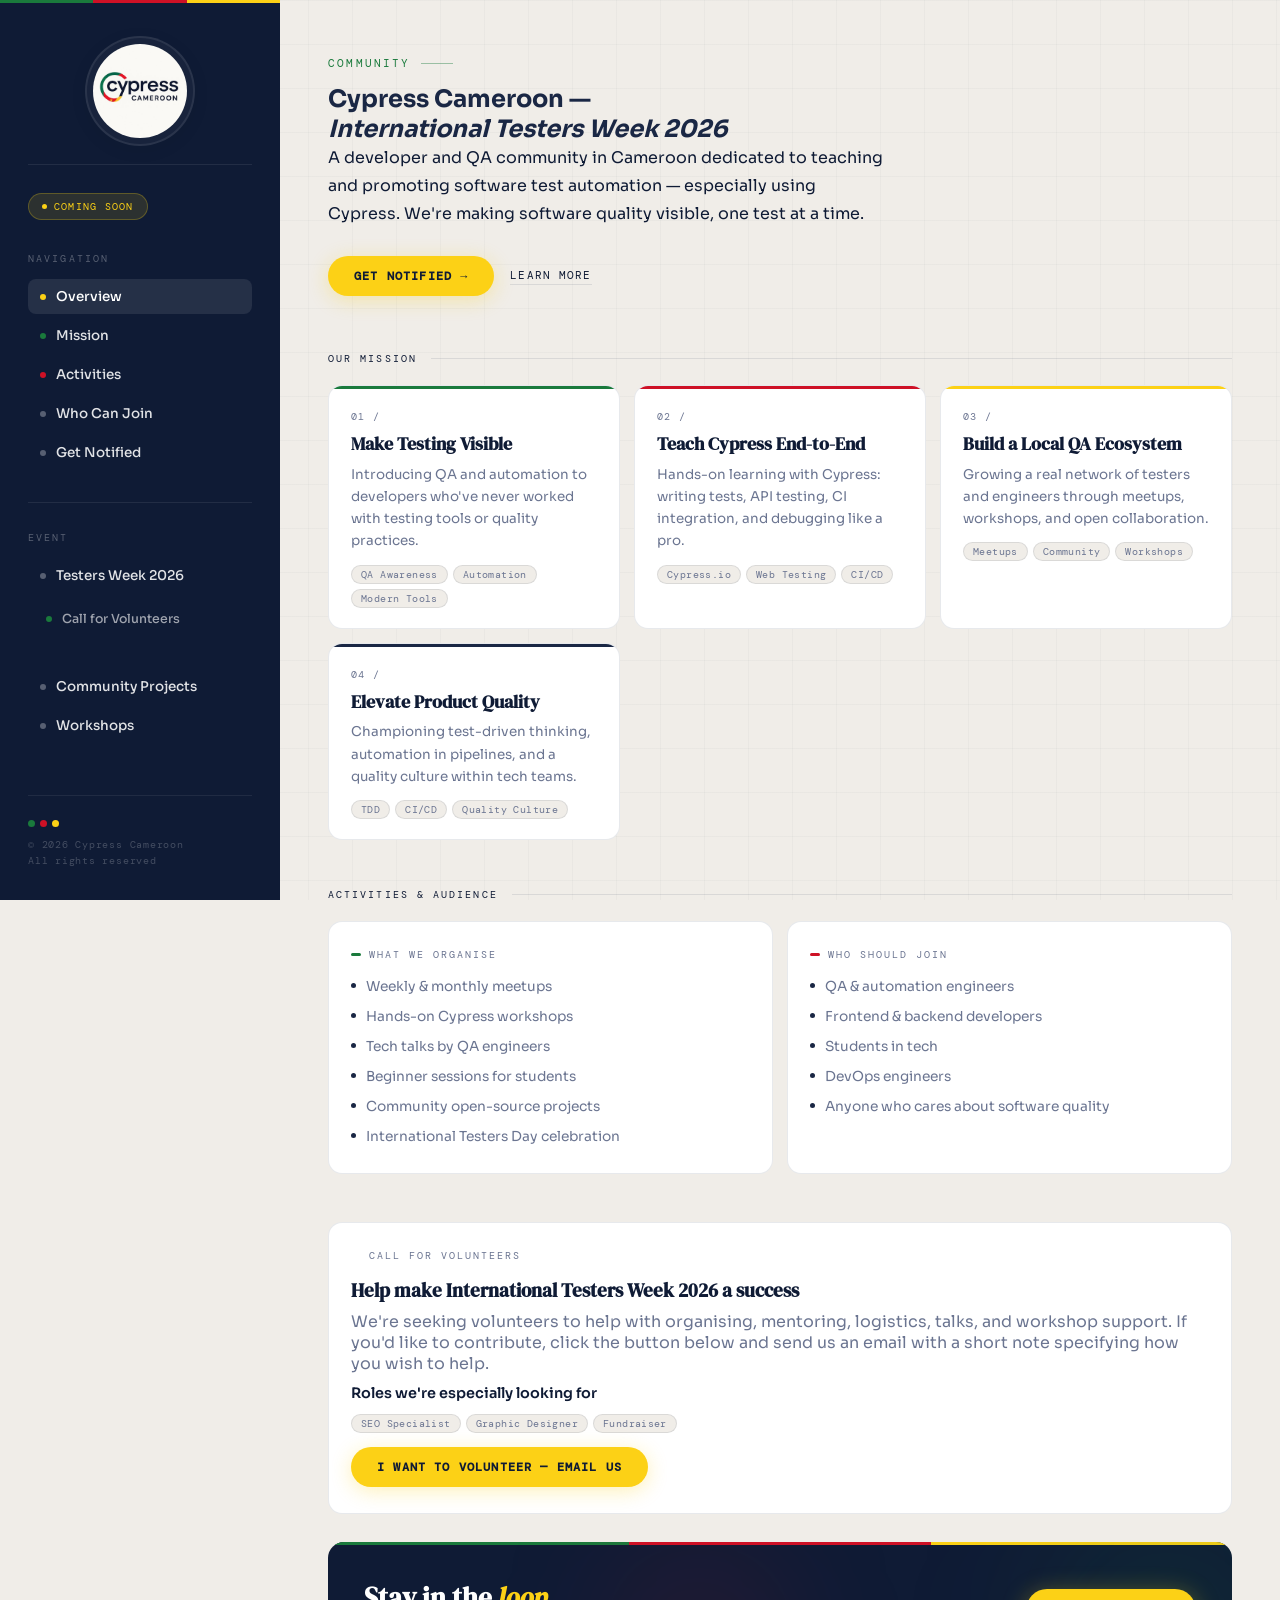
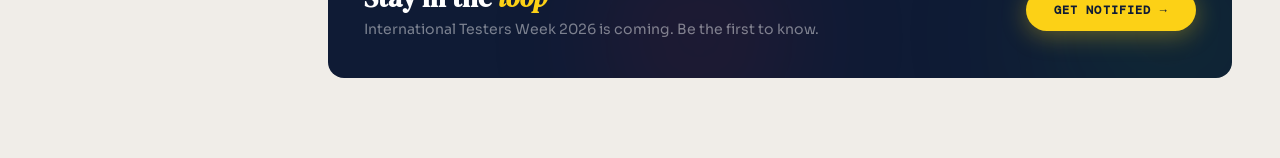
==== commit d81f8f03: "feat: add volunteer roles (SEO, Graphic Designer, Fundraiser) to Call For Volunteers section" ====
--- a/index.html
+++ b/index.html
@@ -140,8 +140,18 @@
         <div class="panel-title">Call For Volunteers</div>
         <h3 style="font-family:var(--serif);margin-top:6px;color:var(--navy-deep);">Help make International Testers Week 2026 a success</h3>
         <p style="color:var(--muted);margin-top:8px;">We're seeking volunteers to help with organising, mentoring, logistics, talks, and workshop support. If you'd like to contribute, click the button below and send us an email with a short note specifying how you wish to help.</p>
+
+        <div style="margin-top:10px;">
+          <div style="font-size:0.9rem;color:var(--navy-deep);margin-bottom:8px;font-weight:600;">Roles we're especially looking for</div>
+          <div class="tags">
+            <span class="tag">SEO Specialist</span>
+            <span class="tag">Graphic Designer</span>
+            <span class="tag">Fundraiser</span>
+          </div>
+        </div>
+
         <div style="margin-top:14px;">
-          <a href="mailto:cy.cameroon@gmail.com?subject=Volunteer%20-%20International%20Testers%20Week%202026&body=Please%20specify%20how%20you%20wish%20to%20help%3A%0A-%20Role%20(organizer%2C%20speaker%2C%20mentor%2C%20logistics)%3A%0A-%20Availability%20(dates)%3A%0A-%20Notes%3A" class="btn-primary">I want to volunteer — Email us</a>
+          <a href="mailto:cy.cameroon@gmail.com?subject=Volunteer%20-%20International%20Testers%20Week%202026&body=Please%20specify%20how%20you%20wish%20to%20help%3A%0A-%20Preferred%20role%20(e.g.%20SEO%20Specialist%2C%20Graphic%20Designer%2C%20Fundraiser)%3A%0A-%20Availability%20(dates)%3A%0A-%20Notes%3A" class="btn-primary">I want to volunteer — Email us</a>
         </div>
       </section>
 
